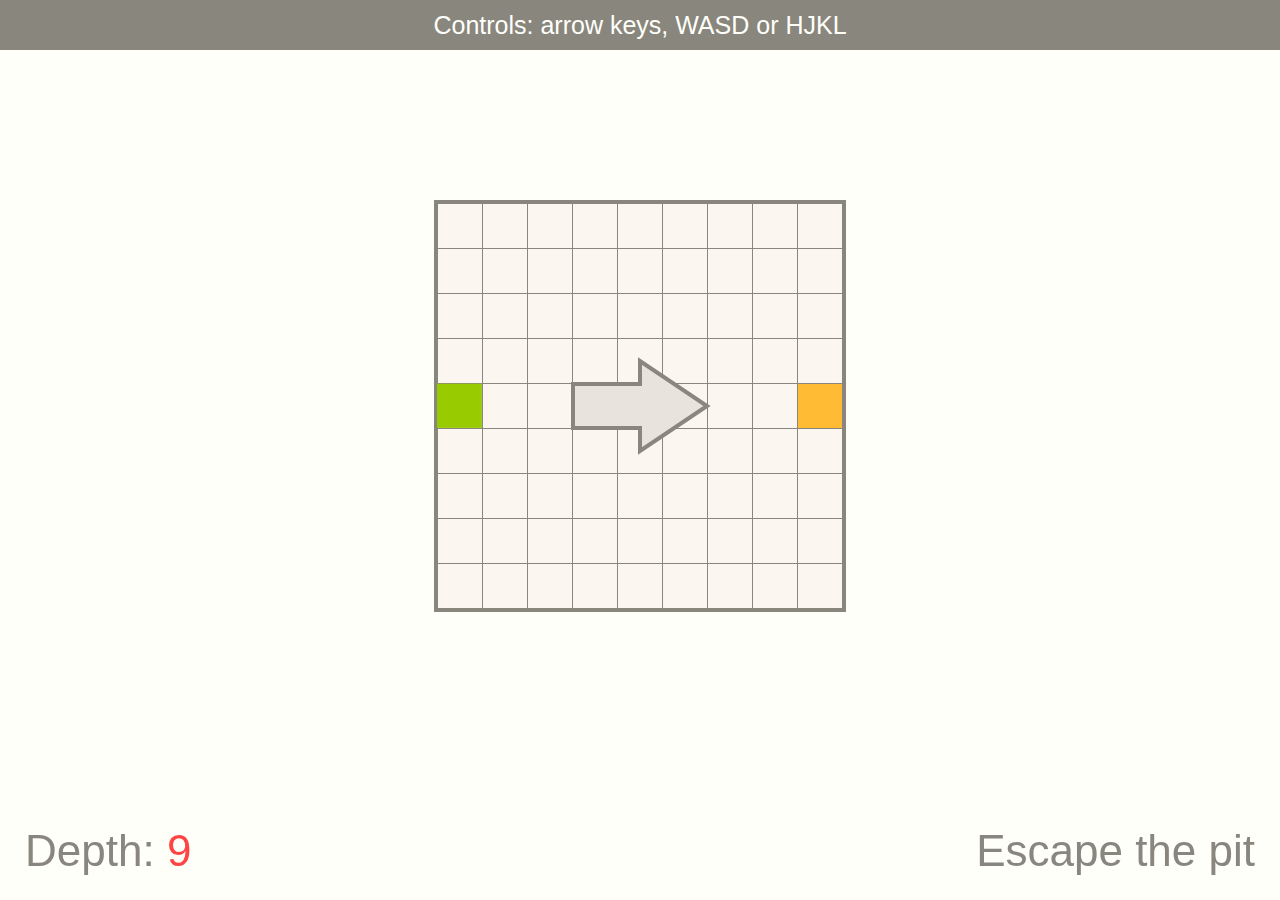
==== screen.html @ bec7d183 "Implement the basic AirConsole API and a D-PAD." ====
﻿<!DOCTYPE html>
<html>
    <head>
        <meta charset=UTF-8>
        <title>Escape the pit</title>
        <link rel=stylesheet href=./pub/escape.css>
    </head>
    <body>
        <div id=scr class=nopsp>
            <div id=psp>
                <div id=fl></div>
                <div class="c pl" data-x=0 data-y=4>
                    <div class=i></div>
                    <div class=j></div>
                    <div class=k></div>
                    <div class=l></div>
                </div>
            </div>
        </div>
        <div id=gg>You win the game<br>
            <small>Press a button to restart</small></div>
        <div id=xdp>Depth: <span id=dp>9</span></div>
        <div id=msg>Escape the pit</div>
        <div id=fu>Caught and thrown back</div>
        <nav></nav>
        <div id=hlp>Controls: arrow keys, WASD or HJKL</div>

        <script src="https://www.airconsole.com/api/airconsole-1.4.0.js"></script>

        <script src=./scripts/vendor/as.js></script>
        <script src=./scripts/vendor/jsfxr.js></script>
        <script src=./scripts/board.js></script>
        <script src=./scripts/util.js></script>
        <script src=./scripts/bgm.js></script>
        <script src=./scripts/aa.js></script>
        <script src=./scripts/escapist.js></script>
        <script src=./scripts/enemy.js></script>
        <script src=./scripts/game.js></script>
    </body>
</html>
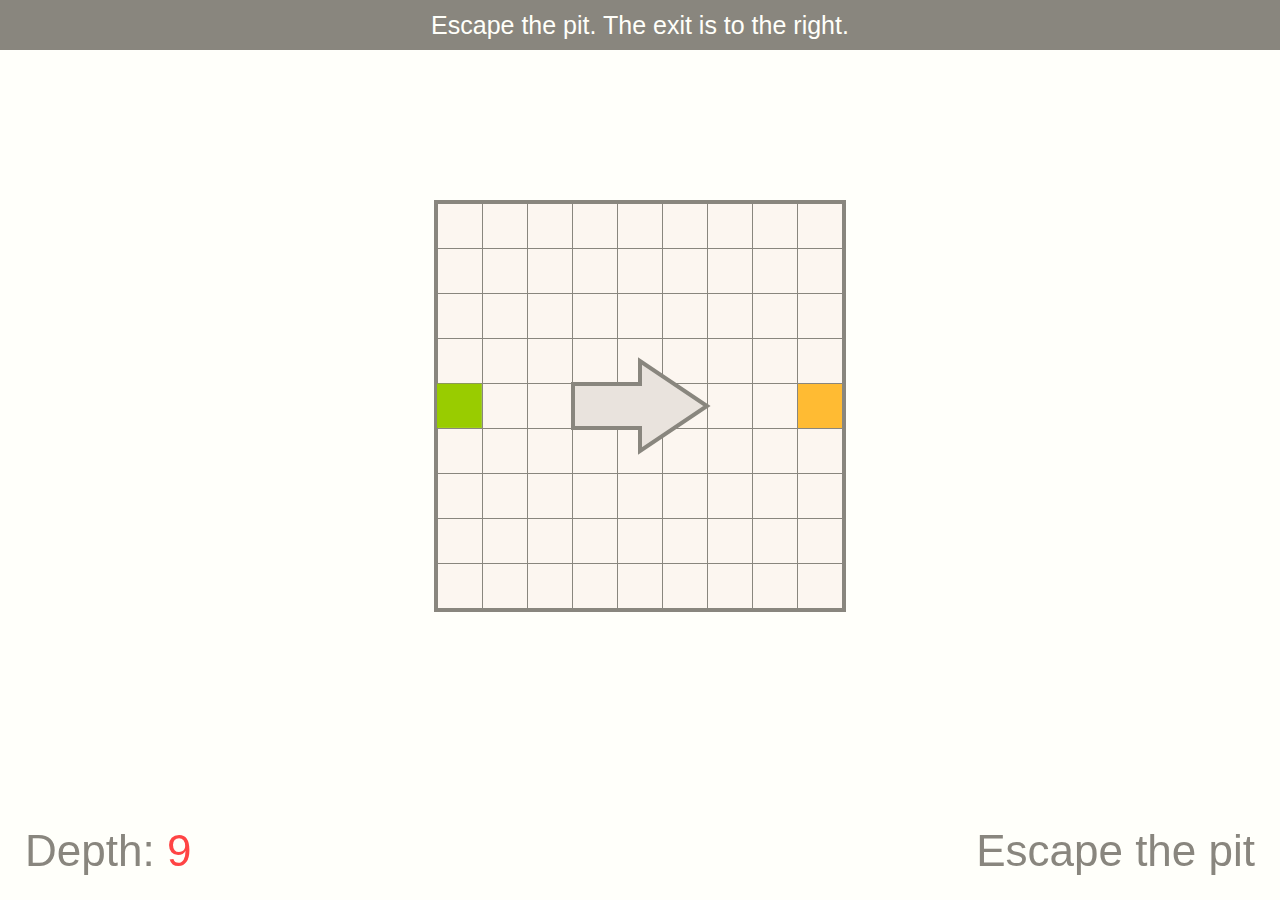
==== commit 0859b147: "RC1" ====
--- a/screen.html
+++ b/screen.html
@@ -18,12 +18,12 @@
             </div>
         </div>
         <div id=gg>You win the game<br>
-            <small>Press a button to restart</small></div>
+            <small>Press the New Game button to restart</small></div>
         <div id=xdp>Depth: <span id=dp>9</span></div>
         <div id=msg>Escape the pit</div>
         <div id=fu>Caught and thrown back</div>
         <nav></nav>
-        <div id=hlp>Controls: arrow keys, WASD or HJKL</div>
+        <div id=hlp>Escape the pit. The exit is to the right.</div>
 
         <script src="https://www.airconsole.com/api/airconsole-1.4.0.js"></script>
 
